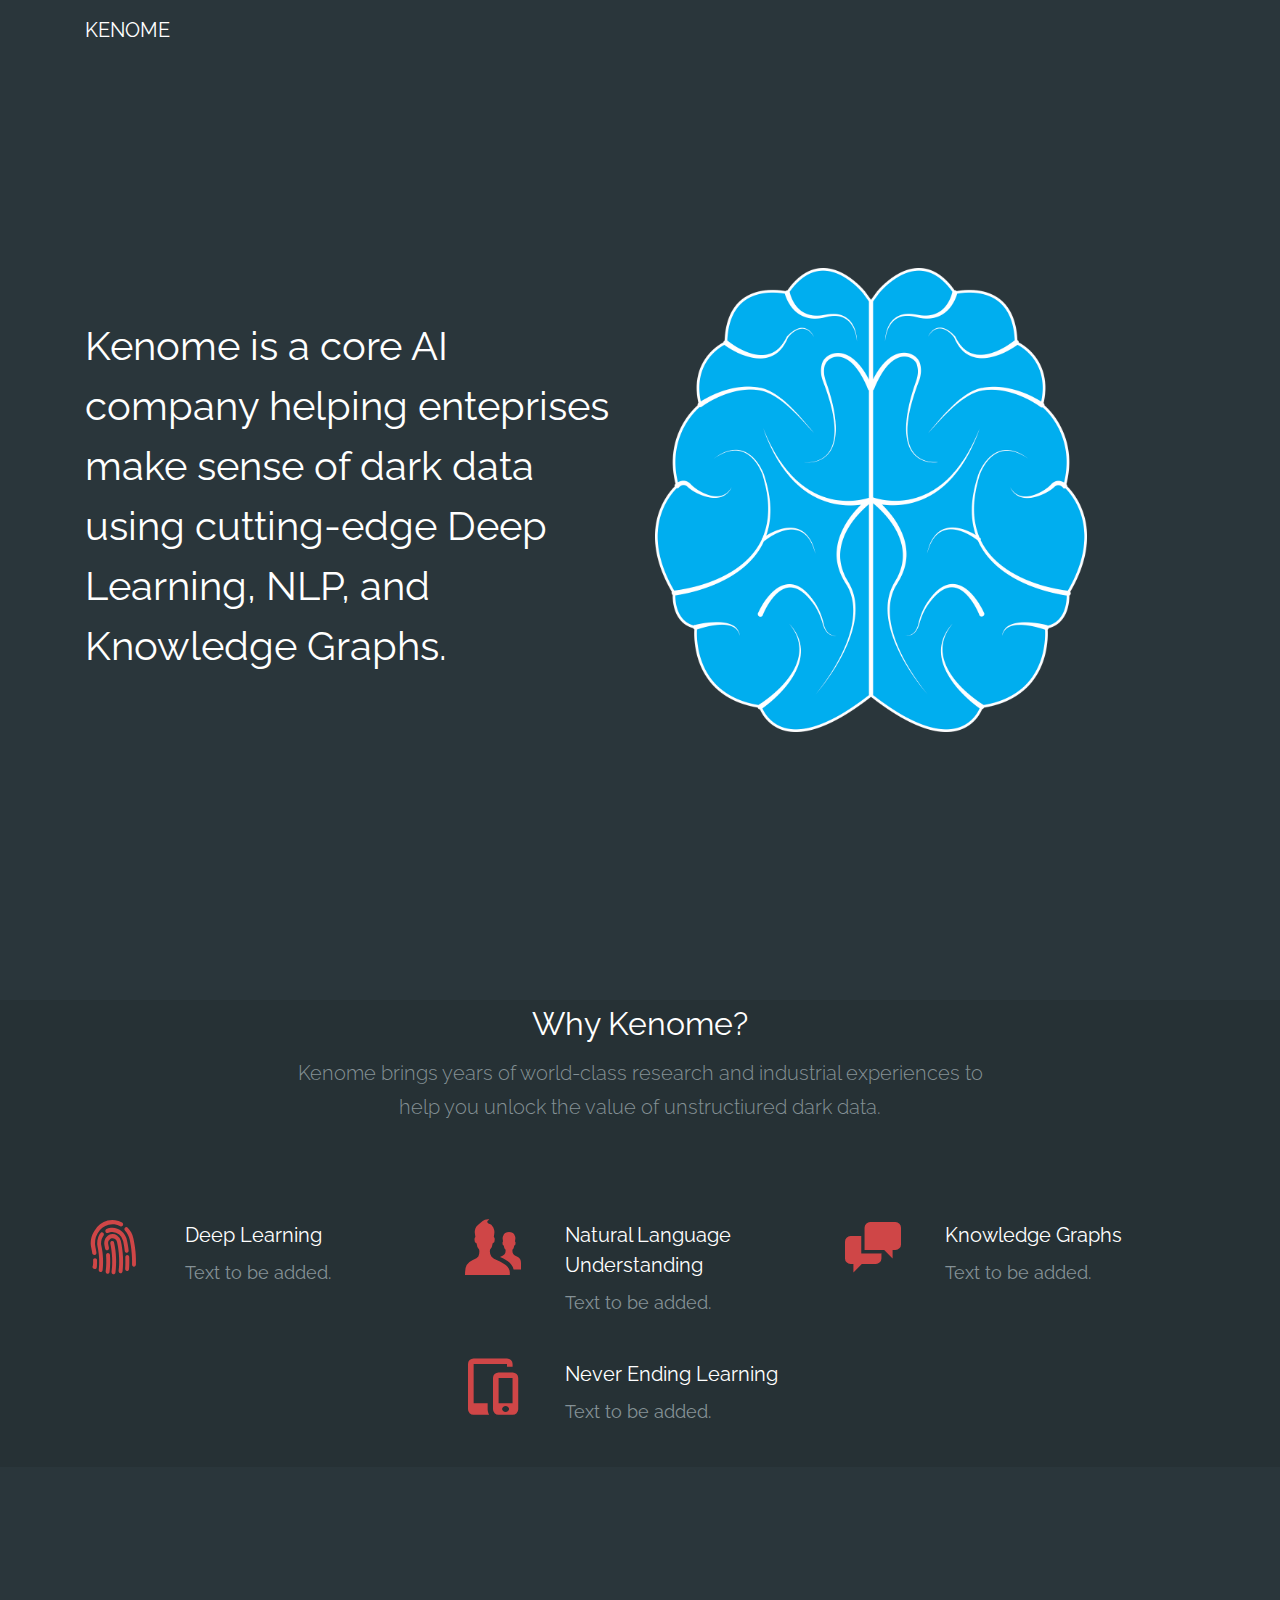
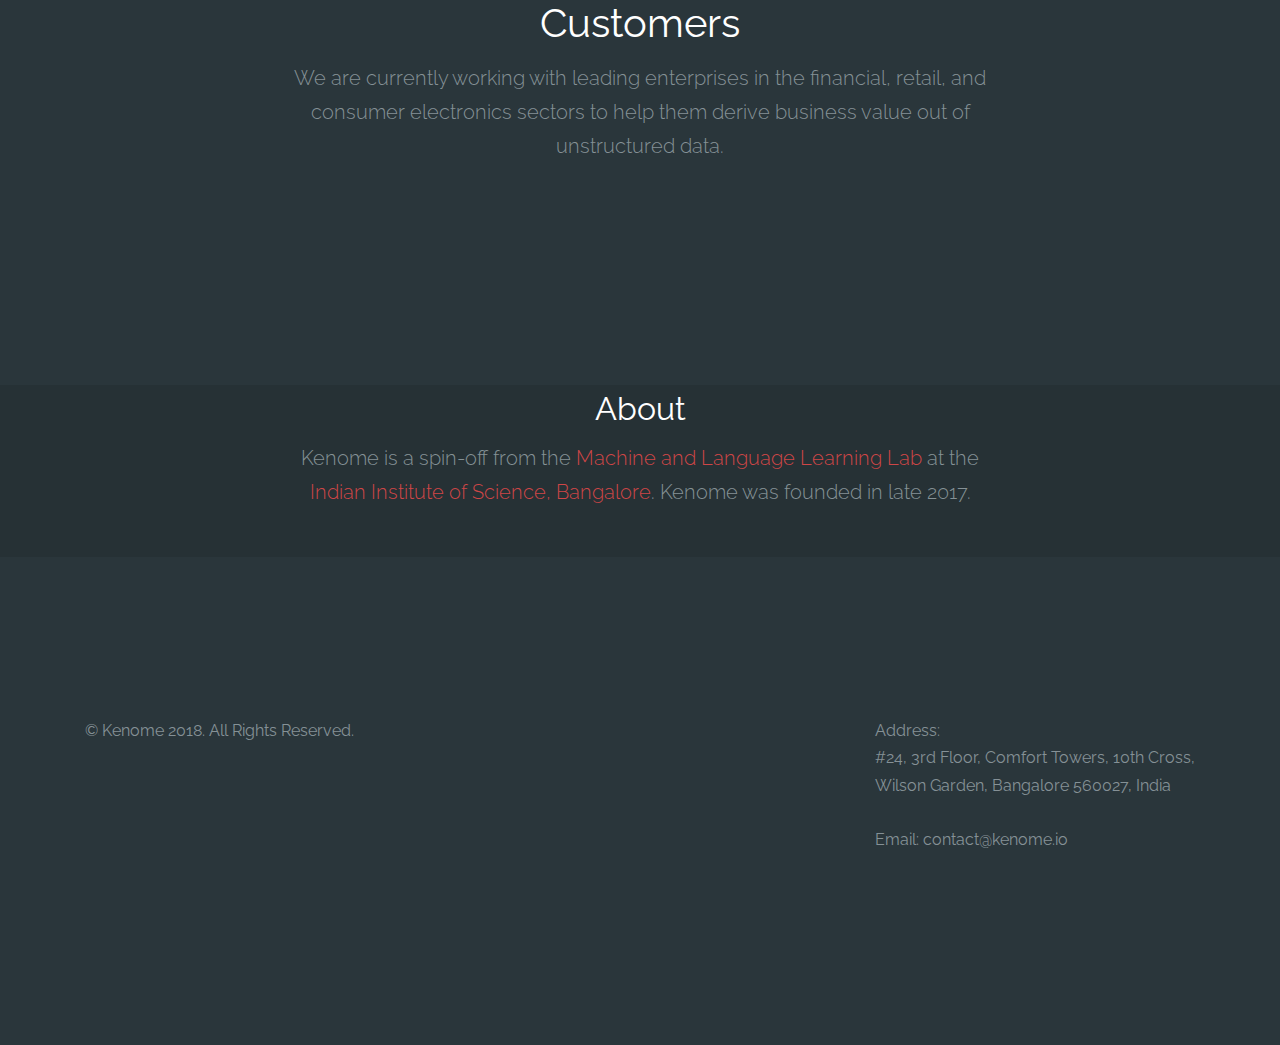
==== v1/index.html @ 544e639e "fitst cut website" ====
<!DOCTYPE html>
<html lang="en">
  <head>
    <title>Kenome : An Enterprise Knowledge Graph Company</title>
    <meta charset="utf-8">
    <meta name="viewport" content="width=device-width, initial-scale=1, shrink-to-fit=no">
    <meta name="description" content="Homepage of Kenome Technologies" />
    <meta name="keywords" content="kenome, knowledge graphs, enterprise knowledge graphs, deep learning, machine learning, nlp, nlu, never ending learning" />
    <meta name="www" content="kenome.io" />
    
    <link href="https://fonts.googleapis.com/css?family=Raleway" rel="stylesheet">
    <link rel="stylesheet" href="css/bootstrap.min.css">
    <link rel="stylesheet" href="css/open-iconic-bootstrap.min.css">
    <link rel="stylesheet" href="css/icomoon.css">
    <link rel="stylesheet" href="css/style.css">
  </head>
  <body>
    

    <nav class="navbar navbar-expand-lg navbar-dark bg-dark probootstrap-navabr-dark">
      <div class="container">
        <a class="navbar-brand" href="index.html">KENOME</a>
        <button class="navbar-toggler" type="button" data-toggle="collapse" data-target="#probootstrap-nav" aria-controls="probootstrap-nav" aria-expanded="false" aria-label="Toggle navigation">
          <span class="navbar-toggler-icon"></span>
        </button>

        <div class="collapse navbar-collapse" id="probootstrap-nav">
          <ul class="navbar-nav ml-auto">
            <!--li class="nav-item active"><a href="index.html" class="nav-link">Home</a></li>
            <li class="nav-item"><a href="about.html" class="nav-link">About</a></li>
            <li class="nav-item"><a href="services.html" class="nav-link">Services</a></li>
            <li class="nav-item"><a href="contact.html" class="nav-link">Contact</a></li-->
          </ul>
        </div>
      </div>
    </nav>
    <!-- END nav -->
     
    <section class="probootstrap-cover probootstrap-scene-0">
      <div class="container">
        <!--div class="col-md-6 order-md-2 order-1 text-center"-->
            
        <!--/div-->
        <div class="row probootstrap-vh-100 align-items-center  text-md-left text-sm-center text-center">
          <!--div class="probootstrap-text">
              <img src="images/brain-1710293_1280.png" width=25% height=auto/>

              <h1 class="probootstrap-heading probootstrap-stagger text-white mb-2 text-center">Kenome is a core AI company helping enteprises make sense of dark data using cutting-edge Deep Learning, NLP, and Knowledge Graphs.</h1>
          </div-->

          <div class="col-md-6 order-md-2 order-1">
            <img src="images/brain-1710293_1280.png" width=80% height=auto class="img-fluid probootstrap-device-vertical-1" alt="Kenome Brain Logo">
          </div>
          <div class="col-md-6 order-md-1 order-2">
            <div class="probootstrap-text">
              <h2 class="probootstrap-heading probootstrap-stagger text-white mb-2">Kenome is a core AI company helping enteprises make sense of dark data using cutting-edge Deep Learning, NLP, and Knowledge Graphs.</h2>
              <!--p class="mb-5 probootstrap-stagger lead">Kenome is a core AI company helping enteprises make sense of dark data using cutting-edge Deep Learning, NLP, and Knowledge Graphs.</p-->
              <!--p class="probootstrap-stagger"></p-->
            </div>
          </div>
        </div>
      </div>
    </section>

    <!--section class="probootstrap-section probootstrap-scene-1 probootstrap-bg-dark">
      <div class="container ">
        <div class="row mb-5 justify-content-center text-center">
          <div class="col-lg-8">
            <h2 class="probootstrap-heading">Be Creative</h2>
            <p class="mb-5 lead">Far far away, behind the word mountains, far from the countries Vokalia and Consonantia, there live the blind texts. Separated they live in Bookmarksgrove right at the coast of the Semantics, a large language ocean.</p>
            <p><a href="https://uicookies.com/" class="btn btn-primary mr-2 mb-2"><span class="icon-ipad"></span>Download For Free</a></p>
          </div>  
        </div>
      </div>
      <div class="container-fluid mb-5">
        <div class="row">
          <div class="col-md-12">
            <div class="probootstrap-devices">
              
              <img src="images/device_1.png" class="probootstrap-device-left img-fluid" alt="Free Bootstrap 4 Template by uicookies.com">
              <img src="images/device_2.png" class="probootstrap-device-right img-fluid" alt="Free Bootstrap 4 Template by uicookies.com" class="img-fluid">
              <img src="images/device_3.png" class="probootstrap-device-center img-fluid" alt="Free Bootstrap 4 Template by uicookies.com">
            </div>
          </div>
        </div>
      </div>
    </section-->

    <!--section class="probootstrap-cover probootstrap-bg " style="background-image: url(images/bg_1.jpg)">
      <div class="container">
        <div class="row align-items-center justify-content-center probootstrap-vh-75">
            <div class="col-md-6 text-center">
              <div class="probootstrap-text">
              <h1 class="probootstrap-heading text-white mb-5">Create Beautiful Websites w/ Our Free Templates</h1>
               <p><a href="https://uicookies.com/" class="btn btn-primary mr-2 mb-2"><span class="icon-ipad"></span>Download For Free</a><a href="https://uicookies.com/" class="btn btn-primary btn-outline-white mb-2">Visit uiCookies
uiCookies</a></p>
            </div>
          </div>
        </div>
      </div>
    </section-->

    <section class="probootstrap-bg-dark">
      <div class="container">
        <div class="row mb-5 justify-content-center text-center">
          <div class="col-lg-8">
            <h2 class="probootstrap-heading">Why Kenome?</h2>
            <p class="mb-5 lead">Kenome brings years of world-class research and industrial experiences to help you unlock the value of unstructiured dark data.</p>
          </div>  
        </div>
        <div class="row">
          <div class="col-xl-4 col-lg-6 col-md-6">
            <div class="media mb-4">
              <div class="probootstrap-icon"><span class="icon-fingerprint display-4"></span></div>
              <div class="media-body">
                <h5 class="mt-0">Deep Learning</h5>
                <p>Text to be added.</p>
              </div>
            </div>
          </div>
          <div class="col-xl-4 col-lg-6 col-md-6">
            <div class="media mb-4">
              <div class="probootstrap-icon"><span class="icon-users display-4"></span></div>
              <div class="media-body">
                <h5 class="mt-0">Natural Language Understanding</h5>
                <p>Text to be added.</p>
              </div>
            </div>
          </div>
          <div class="col-xl-4 col-lg-6 col-md-6">
            <div class="media mb-4">
              <div class="probootstrap-icon"><span class="icon-chat display-4"></span></div>
              <div class="media-body">
                <h5 class="mt-0">Knowledge Graphs</h5>
                <p>Text to be added.</p>
              </div>
            </div>
          </div>

          <div class="col-xl-4 col-lg-6 col-md-6">
            <!--div class="media mb-4">
              <div class="probootstrap-icon"><span class="icon-creative-commons display-4"></span></div>
              <div class="media-body">
                <h5 class="mt-0">Under CC 3.0 License</h5>
                <p>Far far away, behind the word mountains, far from the countries Vokalia and Consonantia, there live the blind texts.</p>
              </div>
            </div-->
          </div>
          <div class="col-xl-4 col-lg-6 col-md-6">
            <div class="media mb-4">
              <div class="probootstrap-icon"><span class="icon-tablet-mobile-combo display-4"></span></div>
              <div class="media-body">
                <h5 class="mt-0">Never Ending Learning</h5>
                <p>Text to be added.</p>

              </div>
            </div>
          </div>
          <div class="col-xl-4 col-lg-6 col-md-6">
            <!--div class="media mb-4">
              <div class="probootstrap-icon"><span class="icon-credit display-4"></span></div>
              <div class="media-body">
                <h5 class="mt-0">Donate To Us</h5>
                <p>Far far away, behind the word mountains, far from the countries Vokalia and Consonantia, there live the blind texts.</p>
              </div>
            </div-->
          </div>
        </div>
      </div>
    </section>
    
    <section class="probootstrap-section">
      <div class="container">
        <div class="row mb-5 justify-content-center text-center">
          <div class="col-lg-8">
            <h2 class="probootstrap-heading">Customers</h2>
            <p class="mb-5 lead">We are currently working with leading enterprises in the financial, retail, and consumer electronics sectors to help them derive business value out of unstructured data.</p>
          </div>  
        </div>
        <!--div class="row">
          <div class="col-md">
            <div class="media d-block mb-4 text-center">
              <img src="images/square-person_1.jpg" alt="" class="img-fluid mb-3 rounded-circle w-25">
              <div class="media-body p-3">
                <p class="mb-5">&ldquo;Far far away, behind the word mountains, far from the countries Vokalia and Consonantia, there live the blind texts.&rdquo;</p>
                <h5 class="mt-0">James Rogeer</h5>
                <p>Invision</p>
              </div>
            </div>
          </div>
          <div class="col-md">
            <div class="media d-block mb-4 text-center">
              <img src="images/square-person_2.jpg" alt="" class="img-fluid mb-3 rounded-circle w-25">
              <div class="media-body p-3">
                <p class="mb-5">&ldquo;Far far away, behind the word mountains, far from the countries Vokalia and Consonantia, there live the blind texts.&ldquo;</p>
                <h5 class="mt-0">Craig Rose</h5>
                <p>Google</p>
              </div>
            </div>
          </div>
          <div class="col-md">
            <div class="media d-block mb-4 text-center">
              <img src="images/square-person_3.jpg" alt="" class="img-fluid mb-3 rounded-circle w-25">
              <div class="media-body p-3">
                <p class="mb-5">&ldquo;Far far away, behind the word mountains, far from the countries Vokalia and Consonantia, there live the blind texts.&ldquo;</p>
                <h5 class="mt-0">Christian Rich</h5>
                <p>Twitter</p>
              </div>
            </div>
          </div>
        </div-->
      </div>
    </section>

    <section class="probootstrap-bg-dark">
      <div class="container">
        <div class="row mb-5 justify-content-center text-center">
          <div class="col-lg-8">
            <h2 class="probootstrap-heading">About</h2>
            <p class="mb-5 lead">Kenome is a spin-off from the <a href="http://malllabiisc.github.io/">Machine and Language Learning Lab</a> at the <a href="http://iisc.ac.in/">Indian Institute of Science, Bangalore</a>. Kenome was founded in late 2017.</p>
          </div>  
        </div>
      </div>
    </section>
    
    <footer class="probootstrap-footer probootstrap-section">
      <div class="container">
        <div class="row mb-5">
          <div class="col-md-5 order-md-2 order-1">
            <div class="probootstrap-footer-widget mb-4">
              <ul class="probootstrap-footer-social list-unstyled float-md-right float-left">
                Address: <br>
                #24, 3rd Floor, Comfort Towers, 10th Cross, <br>
                Wilson Garden, Bangalore 560027, India<br><br>
                <p>Email: contact@kenome.io</p>
                <!--
                <li><a href="#"><span class="icon-twitter"></span></a></li>
                <li><a href="#"><span class="icon-facebook"></span></a></li>
                <li><a href="#"><span class="icon-instagram"></span></a></li>
              -->
              </ul>
            </div>
          </div>
          <div class="col-md-7 order-md-1 order-2">
            <p>&copy; Kenome 2018. All Rights Reserved. <!--br> Made with <span class="icon-heart"></span> by <a href="https://uicookies.com/">uiCookies
uiCookies</a> Demo Images: <a href="https://unsplash.com/" target="_blank">Unsplash</a--></p>
          </div>
        </div>
      </div>
    </footer>

    <!-- loader -->
    <div id="probootstrap-loader" class="show fullscreen"><svg class="circular" width="48px" height="48px"><circle class="path-bg" cx="24" cy="24" r="22" fill="none" stroke-width="4" stroke="#eeeeee"/><circle class="path" cx="24" cy="24" r="22" fill="none" stroke-width="4" stroke-miterlimit="10" stroke="#ff555f"/></svg></div>


    <script src="js/jquery-3.2.1.slim.min.js"></script>
    <script src="js/popper.min.js"></script>
    <script src="js/bootstrap.min.js"></script>

    <!--
    <script src="js/TweenMax.min.js"></script>
    <script src="js/ScrollMagic.min.js"></script>
    <script src="js/debug.addIndicators.min.js"></script>
    <script src="js/animation.gsap.min.js"></script>
    -->

    <script src="js/main.js"></script>
  </body>
</html>
---- v1/css/icomoon.css ----
@font-face {
  font-family: 'icomoon';
  src:  url('../fonts/icomoon/icomoon.eot?lir4dr');
  src:  url('../fonts/icomoon/icomoon.eot?lir4dr#iefix') format('embedded-opentype'),
    url('../fonts/icomoon/icomoon.ttf?lir4dr') format('truetype'),
    url('../fonts/icomoon/icomoon.woff?lir4dr') format('woff'),
    url('../fonts/icomoon/icomoon.svg?lir4dr#icomoon') format('svg');
  font-weight: normal;
  font-style: normal;
}

[class^="icon-"], [class*=" icon-"] {
  /* use !important to prevent issues with browser extensions that change fonts */
  font-family: 'icomoon' !important;
  speak: none;
  font-style: normal;
  font-weight: normal;
  font-variant: normal;
  text-transform: none;
  line-height: 1;

  /* Better Font Rendering =========== */
  -webkit-font-smoothing: antialiased;
  -moz-osx-font-smoothing: grayscale;
}

.icon-add-to-list:before {
  content: "\e900";
}
.icon-arrow-bold-down:before {
  content: "\e901";
}
.icon-arrow-bold-left:before {
  content: "\e902";
}
.icon-arrow-bold-right:before {
  content: "\e903";
}
.icon-arrow-bold-up:before {
  content: "\e904";
}
.icon-arrow-down:before {
  content: "\e905";
}
.icon-arrow-left:before {
  content: "\e906";
}
.icon-arrow-long-down:before {
  content: "\e907";
}
.icon-arrow-long-left:before {
  content: "\e908";
}
.icon-arrow-long-right:before {
  content: "\e909";
}
.icon-arrow-long-up:before {
  content: "\e90a";
}
.icon-arrow-right:before {
  content: "\e90b";
}
.icon-arrow-up:before {
  content: "\e90c";
}
.icon-arrow-with-circle-down:before {
  content: "\e90d";
}
.icon-arrow-with-circle-left:before {
  content: "\e90e";
}
.icon-arrow-with-circle-right:before {
  content: "\e90f";
}
.icon-arrow-with-circle-up:before {
  content: "\e910";
}
.icon-bug:before {
  content: "\e911";
}
.icon-chevron-down:before {
  content: "\e912";
}
.icon-chevron-left:before {
  content: "\e913";
}
.icon-chevron-right:before {
  content: "\e914";
}
.icon-chevron-small-down:before {
  content: "\e915";
}
.icon-chevron-small-left:before {
  content: "\e916";
}
.icon-chevron-small-right:before {
  content: "\e917";
}
.icon-chevron-small-up:before {
  content: "\e918";
}
.icon-chevron-thin-down:before {
  content: "\e919";
}
.icon-chevron-thin-left:before {
  content: "\e91a";
}
.icon-chevron-thin-right:before {
  content: "\e91b";
}
.icon-chevron-thin-up:before {
  content: "\e91c";
}
.icon-chevron-up:before {
  content: "\e91d";
}
.icon-chevron-with-circle-down:before {
  content: "\e91e";
}
.icon-chevron-with-circle-left:before {
  content: "\e91f";
}
.icon-chevron-with-circle-right:before {
  content: "\e920";
}
.icon-chevron-with-circle-up:before {
  content: "\e921";
}
.icon-classic-computer:before {
  content: "\e922";
}
.icon-controller-fast-backward:before {
  content: "\e923";
}
.icon-creative-commons-attribution:before {
  content: "\e924";
}
.icon-creative-commons-noderivs:before {
  content: "\e925";
}
.icon-creative-commons-noncommercial-eu:before {
  content: "\e926";
}
.icon-creative-commons-noncommercial-us:before {
  content: "\e927";
}
.icon-creative-commons-public-domain:before {
  content: "\e928";
}
.icon-creative-commons-remix:before {
  content: "\e929";
}
.icon-creative-commons-share:before {
  content: "\e92a";
}
.icon-creative-commons-sharealike:before {
  content: "\e92b";
}
.icon-creative-commons:before {
  content: "\e92c";
}
.icon-crop:before {
  content: "\e92d";
}
.icon-document-landscape:before {
  content: "\e92e";
}
.icon-dot-single:before {
  content: "\e92f";
}
.icon-dots-three-horizontal:before {
  content: "\e930";
}
.icon-dots-three-vertical:before {
  content: "\e931";
}
.icon-dots-two-horizontal:before {
  content: "\e932";
}
.icon-dots-two-vertical:before {
  content: "\e933";
}
.icon-eye-with-line:before {
  content: "\e934";
}
.icon-fingerprint:before {
  content: "\e935";
}
.icon-flower:before {
  content: "\e936";
}
.icon-merge:before {
  content: "\e937";
}
.icon-mouse-pointer:before {
  content: "\e938";
}
.icon-newsletter:before {
  content: "\e939";
}
.icon-notifications-off:before {
  content: "\e93a";
}
.icon-remove-user:before {
  content: "\e93b";
}
.icon-select-arrows:before {
  content: "\e93c";
}
.icon-tablet-mobile-combo:before {
  content: "\e93d";
}
.icon-triangle-down:before {
  content: "\e93e";
}
.icon-triangle-left:before {
  content: "\e93f";
}
.icon-triangle-right:before {
  content: "\e940";
}
.icon-triangle-up:before {
  content: "\e941";
}
.icon-video-camera:before {
  content: "\e942";
}
.icon-warning:before {
  content: "\e943";
}
.icon-add-user:before {
  content: "\e944";
}
.icon-address:before {
  content: "\e945";
}
.icon-adjust:before {
  content: "\e946";
}
.icon-air:before {
  content: "\e947";
}
.icon-aircraft-landing:before {
  content: "\e948";
}
.icon-aircraft-take-off:before {
  content: "\e949";
}
.icon-aircraft:before {
  content: "\e94a";
}
.icon-align-bottom:before {
  content: "\e94b";
}
.icon-align-horizontal-middle:before {
  content: "\e94c";
}
.icon-align-left:before {
  content: "\e94d";
}
.icon-align-right:before {
  content: "\e94e";
}
.icon-align-top:before {
  content: "\e94f";
}
.icon-align-vertical-middle:before {
  content: "\e950";
}
.icon-archive:before {
  content: "\e951";
}
.icon-area-graph:before {
  content: "\e952";
}
.icon-attachment:before {
  content: "\e953";
}
.icon-awareness-ribbon:before {
  content: "\e954";
}
.icon-back-in-time:before {
  content: "\e955";
}
.icon-back:before {
  content: "\e956";
}
.icon-bar-graph:before {
  content: "\e957";
}
.icon-battery:before {
  content: "\e958";
}
.icon-beamed-note:before {
  content: "\e959";
}
.icon-bell:before {
  content: "\e95a";
}
.icon-blackboard:before {
  content: "\e95b";
}
.icon-block:before {
  content: "\e95c";
}
.icon-book:before {
  content: "\e95d";
}
.icon-bookmark:before {
  content: "\e95e";
}
.icon-bookmarks:before {
  content: "\e95f";
}
.icon-bowl:before {
  content: "\e960";
}
.icon-box:before {
  content: "\e961";
}
.icon-briefcase:before {
  content: "\e962";
}
.icon-browser:before {
  content: "\e963";
}
.icon-brush:before {
  content: "\e964";
}
.icon-bucket:before {
  content: "\e965";
}
.icon-cake:before {
  content: "\e966";
}
.icon-calculator:before {
  content: "\e967";
}
.icon-calendar:before {
  content: "\e968";
}
.icon-camera:before {
  content: "\e969";
}
.icon-ccw:before {
  content: "\e96a";
}
.icon-chat:before {
  content: "\e96b";
}
.icon-check:before {
  content: "\e96c";
}
.icon-circle-with-cross:before {
  content: "\e96d";
}
.icon-circle-with-minus:before {
  content: "\e96e";
}
.icon-circle-with-plus:before {
  content: "\e96f";
}
.icon-circle:before {
  content: "\e970";
}
.icon-circular-graph:before {
  content: "\e971";
}
.icon-clapperboard:before {
  content: "\e972";
}
.icon-clipboard:before {
  content: "\e973";
}
.icon-clock:before {
  content: "\e974";
}
.icon-cloud:before {
  content: "\e975";
}
.icon-code:before {
  content: "\e976";
}
.icon-cog:before {
  content: "\e977";
}
.icon-colours:before {
  content: "\e978";
}
.icon-compass:before {
  content: "\e979";
}
.icon-controller-fast-forward:before {
  content: "\e97a";
}
.icon-controller-jump-to-start:before {
  content: "\e97b";
}
.icon-controller-next:before {
  content: "\e97c";
}
.icon-controller-paus:before {
  content: "\e97d";
}
.icon-controller-play:before {
  content: "\e97e";
}
.icon-controller-record:before {
  content: "\e97f";
}
.icon-controller-stop:before {
  content: "\e980";
}
.icon-controller-volume:before {
  content: "\e981";
}
.icon-copy:before {
  content: "\e982";
}
.icon-credit-card:before {
  content: "\e983";
}
.icon-credit:before {
  content: "\e984";
}
.icon-cross:before {
  content: "\e985";
}
.icon-cup:before {
  content: "\e986";
}
.icon-cw:before {
  content: "\e987";
}
.icon-cycle:before {
  content: "\e988";
}
.icon-database:before {
  content: "\e989";
}
.icon-dial-pad:before {
  content: "\e98a";
}
.icon-direction:before {
  content: "\e98b";
}
.icon-document:before {
  content: "\e98c";
}
.icon-documents:before {
  content: "\e98d";
}
.icon-download:before {
  content: "\e98e";
}
.icon-drink:before {
  content: "\e98f";
}
.icon-drive:before {
  content: "\e990";
}
.icon-drop:before {
  content: "\e991";
}
.icon-edit:before {
  content: "\e992";
}
.icon-email:before {
  content: "\e993";
}
.icon-emoji-flirt:before {
  content: "\e994";
}
.icon-emoji-happy:before {
  content: "\e995";
}
.icon-emoji-neutral:before {
  content: "\e996";
}
.icon-emoji-sad:before {
  content: "\e997";
}
.icon-erase:before {
  content: "\e998";
}
.icon-eraser:before {
  content: "\e999";
}
.icon-export:before {
  content: "\e99a";
}
.icon-eye:before {
  content: "\e99b";
}
.icon-feather:before {
  content: "\e99c";
}
.icon-flag:before {
  content: "\e99d";
}
.icon-flash:before {
  content: "\e99e";
}
.icon-flashlight:before {
  content: "\e99f";
}
.icon-flat-brush:before {
  content: "\e9a0";
}
.icon-flow-branch:before {
  content: "\e9a1";
}
.icon-flow-cascade:before {
  content: "\e9a2";
}
.icon-flow-line:before {
  content: "\e9a3";
}
.icon-flow-parallel:before {
  content: "\e9a4";
}
.icon-flow-tree:before {
  content: "\e9a5";
}
.icon-folder-images:before {
  content: "\e9a6";
}
.icon-folder-music:before {
  content: "\e9a7";
}
.icon-folder-video:before {
  content: "\e9a8";
}
.icon-folder:before {
  content: "\e9a9";
}
.icon-forward:before {
  content: "\e9aa";
}
.icon-funnel:before {
  content: "\e9ab";
}
.icon-game-controller:before {
  content: "\e9ac";
}
.icon-gauge:before {
  content: "\e9ad";
}
.icon-globe:before {
  content: "\e9ae";
}
.icon-graduation-cap:before {
  content: "\e9af";
}
.icon-grid:before {
  content: "\e9b0";
}
.icon-hair-cross:before {
  content: "\e9b1";
}
.icon-hand:before {
  content: "\e9b2";
}
.icon-heart-outlined:before {
  content: "\e9b3";
}
.icon-heart:before {
  content: "\e9b4";
}
.icon-help-with-circle:before {
  content: "\e9b5";
}
.icon-help:before {
  content: "\e9b6";
}
.icon-home:before {
  content: "\e9b7";
}
.icon-hour-glass:before {
  content: "\e9b8";
}
.icon-image-inverted:before {
  content: "\e9b9";
}
.icon-image:before {
  content: "\e9ba";
}
.icon-images:before {
  content: "\e9bb";
}
.icon-inbox:before {
  content: "\e9bc";
}
.icon-infinity:before {
  content: "\e9bd";
}
.icon-info-with-circle:before {
  content: "\e9be";
}
.icon-info:before {
  content: "\e9bf";
}
.icon-install:before {
  content: "\e9c0";
}
.icon-key:before {
  content: "\e9c1";
}
.icon-keyboard:before {
  content: "\e9c2";
}
.icon-lab-flask:before {
  content: "\e9c3";
}
.icon-landline:before {
  content: "\e9c4";
}
.icon-language:before {
  content: "\e9c5";
}
.icon-laptop:before {
  content: "\e9c6";
}
.icon-layers:before {
  content: "\e9c7";
}
.icon-leaf:before {
  content: "\e9c8";
}
.icon-level-down:before {
  content: "\e9c9";
}
.icon-level-up:before {
  content: "\e9ca";
}
.icon-lifebuoy:before {
  content: "\e9cb";
}
.icon-light-bulb:before {
  content: "\e9cc";
}
.icon-light-down:before {
  content: "\e9cd";
}
.icon-light-up:before {
  content: "\e9ce";
}
.icon-line-graph:before {
  content: "\e9cf";
}
.icon-link:before {
  content: "\e9d0";
}
.icon-list:before {
  content: "\e9d1";
}
.icon-location-pin:before {
  content: "\e9d2";
}
.icon-location:before {
  content: "\e9d3";
}
.icon-lock-open:before {
  content: "\e9d4";
}
.icon-lock:before {
  content: "\e9d5";
}
.icon-log-out:before {
  content: "\e9d6";
}
.icon-login:before {
  content: "\e9d7";
}
.icon-loop:before {
  content: "\e9d8";
}
.icon-magnet:before {
  content: "\e9d9";
}
.icon-magnifying-glass:before {
  content: "\e9da";
}
.icon-mail:before {
  content: "\e9db";
}
.icon-man:before {
  content: "\e9dc";
}
.icon-map:before {
  content: "\e9dd";
}
.icon-mask:before {
  content: "\e9de";
}
.icon-medal:before {
  content: "\e9df";
}
.icon-megaphone:before {
  content: "\e9e0";
}
.icon-menu:before {
  content: "\e9e1";
}
.icon-message:before {
  content: "\e9e2";
}
.icon-mic:before {
  content: "\e9e3";
}
.icon-minus:before {
  content: "\e9e4";
}
.icon-mobile:before {
  content: "\e9e5";
}
.icon-modern-mic:before {
  content: "\e9e6";
}
.icon-moon:before {
  content: "\e9e7";
}
.icon-mouse:before {
  content: "\e9e8";
}
.icon-music:before {
  content: "\e9e9";
}
.icon-network:before {
  content: "\e9ea";
}
.icon-new-message:before {
  content: "\e9eb";
}
.icon-new:before {
  content: "\e9ec";
}
.icon-news:before {
  content: "\e9ed";
}
.icon-note:before {
  content: "\e9ee";
}
.icon-notification:before {
  content: "\e9ef";
}
.icon-old-mobile:before {
  content: "\e9f0";
}
.icon-old-phone:before {
  content: "\e9f1";
}
.icon-open-book:before {
  content: "\e9f2";
}
.icon-palette:before {
  content: "\e9f3";
}
.icon-paper-plane:before {
  content: "\e9f4";
}
.icon-pencil:before {
  content: "\e9f5";
}
.icon-phone:before {
  content: "\e9f6";
}
.icon-pie-chart:before {
  content: "\e9f7";
}
.icon-pin:before {
  content: "\e9f8";
}
.icon-plus:before {
  content: "\e9f9";
}
.icon-popup:before {
  content: "\e9fa";
}
.icon-power-plug:before {
  content: "\e9fb";
}
.icon-price-ribbon:before {
  content: "\e9fc";
}
.icon-price-tag:before {
  content: "\e9fd";
}
.icon-print:before {
  content: "\e9fe";
}
.icon-progress-empty:before {
  content: "\e9ff";
}
.icon-progress-full:before {
  content: "\ea00";
}
.icon-progress-one:before {
  content: "\ea01";
}
.icon-progress-two:before {
  content: "\ea02";
}
.icon-publish:before {
  content: "\ea03";
}
.icon-quote:before {
  content: "\ea04";
}
.icon-radio:before {
  content: "\ea05";
}
.icon-reply-all:before {
  content: "\ea06";
}
.icon-reply:before {
  content: "\ea07";
}
.icon-resize-100%:before {
  content: "\ea08";
}
.icon-resize-full-screen:before {
  content: "\ea09";
}
.icon-retweet:before {
  content: "\ea0a";
}
.icon-rocket:before {
  content: "\ea0b";
}
.icon-round-brush:before {
  content: "\ea0c";
}
.icon-rss:before {
  content: "\ea0d";
}
.icon-ruler:before {
  content: "\ea0e";
}
.icon-save:before {
  content: "\ea0f";
}
.icon-scissors:before {
  content: "\ea10";
}
.icon-share-alternative:before {
  content: "\ea11";
}
.icon-share:before {
  content: "\ea12";
}
.icon-shareable:before {
  content: "\ea13";
}
.icon-shield:before {
  content: "\ea14";
}
.icon-shop:before {
  content: "\ea15";
}
.icon-shopping-bag:before {
  content: "\ea16";
}
.icon-shopping-basket:before {
  content: "\ea17";
}
.icon-shopping-cart:before {
  content: "\ea18";
}
.icon-shuffle:before {
  content: "\ea19";
}
.icon-signal:before {
  content: "\ea1a";
}
.icon-sound-mix:before {
  content: "\ea1b";
}
.icon-sound-mute:before {
  content: "\ea1c";
}
.icon-sound:before {
  content: "\ea1d";
}
.icon-sports-club:before {
  content: "\ea1e";
}
.icon-spreadsheet:before {
  content: "\ea1f";
}
.icon-squared-cross:before {
  content: "\ea20";
}
.icon-squared-minus:before {
  content: "\ea21";
}
.icon-squared-plus:before {
  content: "\ea22";
}
.icon-star-outlined:before {
  content: "\ea23";
}
.icon-star:before {
  content: "\ea24";
}
.icon-stopwatch:before {
  content: "\ea25";
}
.icon-suitcase:before {
  content: "\ea26";
}
.icon-swap:before {
  content: "\ea27";
}
.icon-sweden:before {
  content: "\ea28";
}
.icon-switch:before {
  content: "\ea29";
}
.icon-tablet:before {
  content: "\ea2a";
}
.icon-tag:before {
  content: "\ea2b";
}
.icon-text-document-inverted:before {
  content: "\ea2c";
}
.icon-text-document:before {
  content: "\ea2d";
}
.icon-text:before {
  content: "\ea2e";
}
.icon-thermometer:before {
  content: "\ea2f";
}
.icon-thumbs-down:before {
  content: "\ea30";
}
.icon-thumbs-up:before {
  content: "\ea31";
}
.icon-thunder-cloud:before {
  content: "\ea32";
}
.icon-ticket:before {
  content: "\ea33";
}
.icon-time-slot:before {
  content: "\ea34";
}
.icon-tools:before {
  content: "\ea35";
}
.icon-traffic-cone:before {
  content: "\ea36";
}
.icon-trash:before {
  content: "\ea37";
}
.icon-tree:before {
  content: "\ea38";
}
.icon-trophy:before {
  content: "\ea39";
}
.icon-tv:before {
  content: "\ea3a";
}
.icon-typing:before {
  content: "\ea3b";
}
.icon-uninstall:before {
  content: "\ea3c";
}
.icon-unread:before {
  content: "\ea3d";
}
.icon-untag:before {
  content: "\ea3e";
}
.icon-upload-to-cloud:before {
  content: "\ea3f";
}
.icon-upload:before {
  content: "\ea40";
}
.icon-user:before {
  content: "\ea41";
}
.icon-users:before {
  content: "\ea42";
}
.icon-v-card:before {
  content: "\ea43";
}
.icon-video:before {
  content: "\ea44";
}
.icon-vinyl:before {
  content: "\ea45";
}
.icon-voicemail:before {
  content: "\ea46";
}
.icon-wallet:before {
  content: "\ea47";
}
.icon-water:before {
  content: "\ea48";
}
.icon-instagram-with-circle:before {
  content: "\ea49";
}
.icon-instagram:before {
  content: "\ea4a";
}
.icon-px-with-circle:before {
  content: "\ea4b";
}
.icon-px:before {
  content: "\ea4c";
}
.icon-app-store:before {
  content: "\ea4d";
}
.icon-baidu:before {
  content: "\ea4e";
}
.icon-basecamp:before {
  content: "\ea4f";
}
.icon-behance:before {
  content: "\ea50";
}
.icon-creative-cloud:before {
  content: "\ea51";
}
.icon-dribbble-with-circle:before {
  content: "\ea52";
}
.icon-dribbble:before {
  content: "\ea53";
}
.icon-dropbox:before {
  content: "\ea54";
}
.icon-evernote:before {
  content: "\ea55";
}
.icon-facebook-with-circle:before {
  content: "\ea56";
}
.icon-facebook:before {
  content: "\ea57";
}
.icon-flattr:before {
  content: "\ea58";
}
.icon-flickr-with-circle:before {
  content: "\ea59";
}
.icon-flickr:before {
  content: "\ea5a";
}
.icon-foursquare:before {
  content: "\ea5b";
}
.icon-github-with-circle:before {
  content: "\ea5c";
}
.icon-github:before {
  content: "\ea5d";
}
.icon-google-drive:before {
  content: "\ea5e";
}
.icon-google-hangouts:before {
  content: "\ea5f";
}
.icon-google-play:before {
  content: "\ea60";
}
.icon-google+-with-circle:before {
  content: "\ea61";
}
.icon-google+:before {
  content: "\ea62";
}
.icon-grooveshark:before {
  content: "\ea63";
}
.icon-houzz:before {
  content: "\ea64";
}
.icon-icloud:before {
  content: "\ea65";
}
.icon-lastfm-with-circle:before {
  content: "\ea66";
}
.icon-lastfm:before {
  content: "\ea67";
}
.icon-linkedin-with-circle:before {
  content: "\ea68";
}
.icon-linkedin:before {
  content: "\ea69";
}
.icon-mail-with-circle:before {
  content: "\ea6a";
}
.icon-medium-with-circle:before {
  content: "\ea6b";
}
.icon-medium:before {
  content: "\ea6c";
}
.icon-mixi:before {
  content: "\ea6d";
}
.icon-onedrive:before {
  content: "\ea6e";
}
.icon-paypal:before {
  content: "\ea6f";
}
.icon-picasa:before {
  content: "\ea70";
}
.icon-pinterest-with-circle:before {
  content: "\ea71";
}
.icon-pinterest:before {
  content: "\ea72";
}
.icon-qq-with-circle:before {
  content: "\ea73";
}
.icon-qq:before {
  content: "\ea74";
}
.icon-raft-with-circle:before {
  content: "\ea75";
}
.icon-raft:before {
  content: "\ea76";
}
.icon-rainbow:before {
  content: "\ea77";
}
.icon-rdio-with-circle:before {
  content: "\ea78";
}
.icon-rdio:before {
  content: "\ea79";
}
.icon-renren:before {
  content: "\ea7a";
}
.icon-scribd:before {
  content: "\ea7b";
}
.icon-sina-weibo:before {
  content: "\ea7c";
}
.icon-skype-with-circle:before {
  content: "\ea7d";
}
.icon-skype:before {
  content: "\ea7e";
}
.icon-slideshare:before {
  content: "\ea7f";
}
.icon-smashing:before {
  content: "\ea80";
}
.icon-soundcloud:before {
  content: "\ea81";
}
.icon-spotify-with-circle:before {
  content: "\ea82";
}
.icon-spotify:before {
  content: "\ea83";
}
.icon-stumbleupon-with-circle:before {
  content: "\ea84";
}
.icon-stumbleupon:before {
  content: "\ea85";
}
.icon-swarm:before {
  content: "\ea86";
}
.icon-tripadvisor:before {
  content: "\ea87";
}
.icon-tumblr-with-circle:before {
  content: "\ea88";
}
.icon-tumblr:before {
  content: "\ea89";
}
.icon-twitter-with-circle:before {
  content: "\ea8a";
}
.icon-twitter:before {
  content: "\ea8b";
}
.icon-vimeo-with-circle:before {
  content: "\ea8c";
}
.icon-vimeo:before {
  content: "\ea8d";
}
.icon-vine-with-circle:before {
  content: "\ea8e";
}
.icon-vine:before {
  content: "\ea8f";
}
.icon-vk-alternitive:before {
  content: "\ea90";
}
.icon-vk-with-circle:before {
  content: "\ea91";
}
.icon-vk:before {
  content: "\ea92";
}
.icon-windows-store:before {
  content: "\ea93";
}
.icon-xing-with-circle:before {
  content: "\ea94";
}
.icon-xing:before {
  content: "\ea95";
}
.icon-yelp:before {
  content: "\ea96";
}
.icon-youko-with-circle:before {
  content: "\ea97";
}
.icon-youko:before {
  content: "\ea98";
}
.icon-youtube-with-circle:before {
  content: "\ea99";
}
.icon-youtube:before {
  content: "\ea9a";
}
---- v1/css/style.css ----
html {
  overflow-x: hidden; }

body {
  font-family: "Raleway", sans-serif;
  line-height: 1.7;
  font-size: 18px;
  background: #2A363B;
  color: #859196; }

a {
  -webkit-transition: .3s all ease;
  -o-transition: .3s all ease;
  transition: .3s all ease;
  color: #CF4647; }
  a:hover {
    text-decoration: none;
    color: #CF4647; }

h1, h2, h3, h4, h5 {
  line-height: 1.5;
  font-weight: normal;
  color: #fff; }

.text-primary {
  color: #CF4647 !important; }

.probootstrap-navabr-dark {
  background: transparent !important;
  position: absolute;
  left: 0;
  right: 0; }
  @media screen and (max-width: 991px) {
    .probootstrap-navabr-dark {
      background: #222b2f !important;
      top: 0;
      position: relative; } }
  .probootstrap-navabr-dark .navbar-nav > .nav-item > .nav-link {
    font-size: 16px;
    padding-top: 30px;
    padding-bottom: 30px;
    padding-left: 20px;
    padding-right: 20px; }
    @media screen and (max-width: 960px) {
      .probootstrap-navabr-dark .navbar-nav > .nav-item > .nav-link {
        padding-top: 10px;
        padding-bottom: 10px;
        padding-left: 0px;
        padding-right: 0px; } }
  .probootstrap-navabr-dark .navbar-nav > .nav-item.probootstrap-cta a {
    color: #fff; }
  .probootstrap-navabr-dark .navbar-nav > .nav-item.probootstrap-seperator {
    position: relative;
    margin-left: 20px;
    padding-left: 20px; }
    @media screen and (max-width: 960px) {
      .probootstrap-navabr-dark .navbar-nav > .nav-item.probootstrap-seperator {
        padding-left: 0;
        margin-left: 0; } }
    .probootstrap-navabr-dark .navbar-nav > .nav-item.probootstrap-seperator:before {
      position: absolute;
      content: "";
      top: 10px;
      bottom: 10px;
      left: 0;
      width: 2px;
      background: rgba(255, 255, 255, 0.05); }
      @media screen and (max-width: 960px) {
        .probootstrap-navabr-dark .navbar-nav > .nav-item.probootstrap-seperator:before {
          display: none; } }

.bg-image, .probootstrap-cover {
  background-size: cover;
  background-repeat: no-repeat; }

.probootstrap-cover {
  background-position: center center; }
  .probootstrap-cover .probootstrap-text .probootstrap-heading {
    font-size: 40px;
    line-height: 1.5; }
    @media screen and (max-width: 768px) {
      .probootstrap-cover .probootstrap-text .probootstrap-heading {
        font-size: 30px; } }
  @media screen and (max-width: 768px) {
    .probootstrap-cover .btn {
      width: 100% !important;
      border: 1px solid red; } }

.btn {
  border-radius: 4px;
  padding: 20px 30px;
  font-size: 14px;
  letter-spacing: .1em;
  text-transform: uppercase;
  font-weight: bold;
  cursor: pointer; }
  .btn:hover, .btn:active, .btn:focus {
    outline: none;
    -webkit-box-shadow: none;
    box-shadow: none; }
  .btn.btn-primary {
    background: #CF4647;
    border-color: #CF4647;
    color: #fff; }
    .btn.btn-primary:hover, .btn.btn-primary:focus, .btn.btn-primary:active {
      border-color: #b32f30;
      background: #b32f30; }
  .btn.btn-outline-white {
    border-color: rgba(255, 255, 255, 0.2);
    background: none; }
    .btn.btn-outline-white:hover, .btn.btn-outline-white:focus, .btn.btn-outline-white:active {
      background: #fff;
      border-color: #fff;
      color: #000; }

.form-control {
  border: 2px solid rgba(255, 255, 255, 0.2);
  height: 55px;
  background: none !important;
  color: #fff !important;
  font-size: 18px; }
  .form-control:focus, .form-control:active {
    border: 2px solid #fff; }

textarea {
  height: inherit !important; }

.probootstrap-vh-100 {
  height: 100vh;
  min-height: 1000px; }
  @media screen and (max-width: 960px) {
    .probootstrap-vh-100 {
      height: inherit;
      padding-top: 5em;
      padding-bottom: 5em; } }

.probootstrap-vh-75 {
  height: 75vh; }
  @media screen and (max-width: 960px) {
    .probootstrap-vh-75 {
      height: inherit;
      padding-top: 5em;
      padding-bottom: 5em; } }

.bg-primary {
  background: #CF4647 !important; }

.probootstrap-section,
.probootstrap-footer {
  padding: 7em 0; }
  .probootstrap-section .probootstrap-heading,
  .probootstrap-footer .probootstrap-heading {
    font-size: 40px;
    line-height: 1.5; }
    @media screen and (max-width: 768px) {
      .probootstrap-section .probootstrap-heading,
      .probootstrap-footer .probootstrap-heading {
        font-size: 30px; } }

.probootstrap-bg-dark {
  background: #263135; }

.probootstrap-footer {
  font-size: 16px; }
  .probootstrap-footer.probootstrap-bg-dark {
    background: #222b2f; }
  .probootstrap-footer a {
    color: rgba(255, 255, 255, 0.3); }
    .probootstrap-footer a:hover {
      color: #CF4647; }
  .probootstrap-footer .probootstrap-heading {
    font-size: 24px; }
  .probootstrap-footer .probootstrap-heading-2 {
    font-size: 14px;
    font-weight: bold;
    letter-spacing: .05em;
    text-transform: uppercase;
    color: rgba(255, 255, 255, 0.6); }

.probootstrap-devices {
  position: relative;
  height: 664px;
  -webkit-transition: .3s all ease;
  -o-transition: .3s all ease;
  transition: .3s all ease; }
  @media screen and (max-width: 1429px) {
    .probootstrap-devices {
      height: 564px; } }
  @media screen and (max-width: 1090px) {
    .probootstrap-devices {
      height: 464px; } }
  @media screen and (max-width: 884px) {
    .probootstrap-devices {
      height: 364px; } }
  @media screen and (max-width: 690px) {
    .probootstrap-devices {
      height: 200px; } }
  @media screen and (max-width: 480px) {
    .probootstrap-devices {
      height: 100px; } }
  .probootstrap-devices .probootstrap-device-left,
  .probootstrap-devices .probootstrap-device-center,
  .probootstrap-devices .probootstrap-device-right {
    position: absolute;
    width: auto;
    bottom: 0;
    -webkit-transition: .3s all ease;
    -o-transition: .3s all ease;
    transition: .3s all ease; }
  .probootstrap-devices .probootstrap-device-left {
    left: 50%;
    margin-left: -650px;
    max-width: 700px; }
    @media screen and (max-width: 1429px) {
      .probootstrap-devices .probootstrap-device-left {
        max-width: 600px;
        margin-left: -550px; } }
    @media screen and (max-width: 1090px) {
      .probootstrap-devices .probootstrap-device-left {
        max-width: 450px;
        margin-left: -450px; } }
    @media screen and (max-width: 884px) {
      .probootstrap-devices .probootstrap-device-left {
        max-width: 400px;
        margin-left: -350px; } }
    @media screen and (max-width: 690px) {
      .probootstrap-devices .probootstrap-device-left {
        max-width: 200px;
        margin-left: -220px; } }
    @media screen and (max-width: 480px) {
      .probootstrap-devices .probootstrap-device-left {
        max-width: 150px;
        margin-left: -140px; } }
  .probootstrap-devices .probootstrap-device-center {
    max-width: 900px;
    left: 50%;
    margin-left: -450px;
    bottom: -5%; }
    @media screen and (max-width: 1429px) {
      .probootstrap-devices .probootstrap-device-center {
        max-width: 800px;
        margin-left: -400px; } }
    @media screen and (max-width: 1090px) {
      .probootstrap-devices .probootstrap-device-center {
        max-width: 600px;
        margin-left: -300px; } }
    @media screen and (max-width: 884px) {
      .probootstrap-devices .probootstrap-device-center {
        max-width: 500px;
        margin-left: -250px; } }
    @media screen and (max-width: 690px) {
      .probootstrap-devices .probootstrap-device-center {
        max-width: 300px;
        margin-left: -150px; } }
    @media screen and (max-width: 480px) {
      .probootstrap-devices .probootstrap-device-center {
        max-width: 200px;
        margin-left: -100px; } }
  .probootstrap-devices .probootstrap-device-right {
    max-width: 700px;
    right: 50%;
    margin-right: -650px; }
    @media screen and (max-width: 1429px) {
      .probootstrap-devices .probootstrap-device-right {
        max-width: 600px;
        margin-right: -550px; } }
    @media screen and (max-width: 1090px) {
      .probootstrap-devices .probootstrap-device-right {
        max-width: 450px;
        margin-right: -450px; } }
    @media screen and (max-width: 884px) {
      .probootstrap-devices .probootstrap-device-right {
        max-width: 400px;
        margin-right: -350px; } }
    @media screen and (max-width: 690px) {
      .probootstrap-devices .probootstrap-device-right {
        max-width: 200px;
        margin-right: -220px; } }
    @media screen and (max-width: 480px) {
      .probootstrap-devices .probootstrap-device-right {
        max-width: 150px;
        margin-right: -140px; } }

.probootstrap-footer-social li {
  list-style: none;
  margin: 0 10px 10px 0;
  display: inline-block; }
  .probootstrap-footer-social li a {
    height: 60px;
    width: 60px;
    display: block;
    float: left;
    background: rgba(255, 255, 255, 0.05);
    border-radius: 50%;
    position: relative; }
    .probootstrap-footer-social li a span {
      position: absolute;
      font-size: 26px;
      top: 50%;
      left: 50%;
      -webkit-transform: translate(-50%, -50%);
      -ms-transform: translate(-50%, -50%);
      transform: translate(-50%, -50%); }

.footer-small-nav > li {
  display: inline-block; }
  .footer-small-nav > li a {
    margin: 0 10px 10px 0; }
    .footer-small-nav > li a:hover, .footer-small-nav > li a:focus {
      color: #CF4647; }

.media .probootstrap-icon {
  width: 100px; }
  .media .probootstrap-icon span {
    color: #CF4647; }

.probootstrap-overflow-hidden {
  overflow: hidden; }

#probootstrap-loader {
  position: fixed;
  width: 96px;
  height: 96px;
  left: 50%;
  top: 50%;
  -webkit-transform: translate(-50%, -50%);
  -ms-transform: translate(-50%, -50%);
  transform: translate(-50%, -50%);
  background-color: rgba(255, 255, 255, 0.9);
  -webkit-box-shadow: 0px 24px 64px rgba(0, 0, 0, 0.24);
  box-shadow: 0px 24px 64px rgba(0, 0, 0, 0.24);
  border-radius: 16px;
  opacity: 0;
  visibility: hidden;
  -webkit-transition: opacity .2s ease-out, visibility 0s linear .2s;
  -o-transition: opacity .2s ease-out, visibility 0s linear .2s;
  transition: opacity .2s ease-out, visibility 0s linear .2s;
  z-index: 1000; }

#probootstrap-loader.fullscreen {
  padding: 0;
  left: 0;
  top: 0;
  width: 100%;
  height: 100%;
  -webkit-transform: none;
  -ms-transform: none;
  transform: none;
  background-color: #fff;
  border-radius: 0;
  -webkit-box-shadow: none;
  box-shadow: none; }

#probootstrap-loader.show {
  -webkit-transition: opacity .4s ease-out, visibility 0s linear 0s;
  -o-transition: opacity .4s ease-out, visibility 0s linear 0s;
  transition: opacity .4s ease-out, visibility 0s linear 0s;
  visibility: visible;
  opacity: 1; }

#probootstrap-loader .circular {
  -webkit-animation: loader-rotate 2s linear infinite;
  animation: loader-rotate 2s linear infinite;
  position: absolute;
  left: calc(50% - 24px);
  top: calc(50% - 24px);
  display: block;
  -webkit-transform: rotate(0deg);
  -ms-transform: rotate(0deg);
  transform: rotate(0deg); }

#probootstrap-loader .path {
  stroke-dasharray: 1, 200;
  stroke-dashoffset: 0;
  -webkit-animation: loader-dash 1.5s ease-in-out infinite;
  animation: loader-dash 1.5s ease-in-out infinite;
  stroke-linecap: round; }

@-webkit-keyframes loader-rotate {
  100% {
    -webkit-transform: rotate(360deg);
    transform: rotate(360deg); } }

@keyframes loader-rotate {
  100% {
    -webkit-transform: rotate(360deg);
    transform: rotate(360deg); } }

@-webkit-keyframes loader-dash {
  0% {
    stroke-dasharray: 1, 200;
    stroke-dashoffset: 0; }
  50% {
    stroke-dasharray: 89, 200;
    stroke-dashoffset: -35px; }
  100% {
    stroke-dasharray: 89, 200;
    stroke-dashoffset: -136px; } }

@keyframes loader-dash {
  0% {
    stroke-dasharray: 1, 200;
    stroke-dashoffset: 0; }
  50% {
    stroke-dasharray: 89, 200;
    stroke-dashoffset: -35px; }
  100% {
    stroke-dasharray: 89, 200;
    stroke-dashoffset: -136px; } }
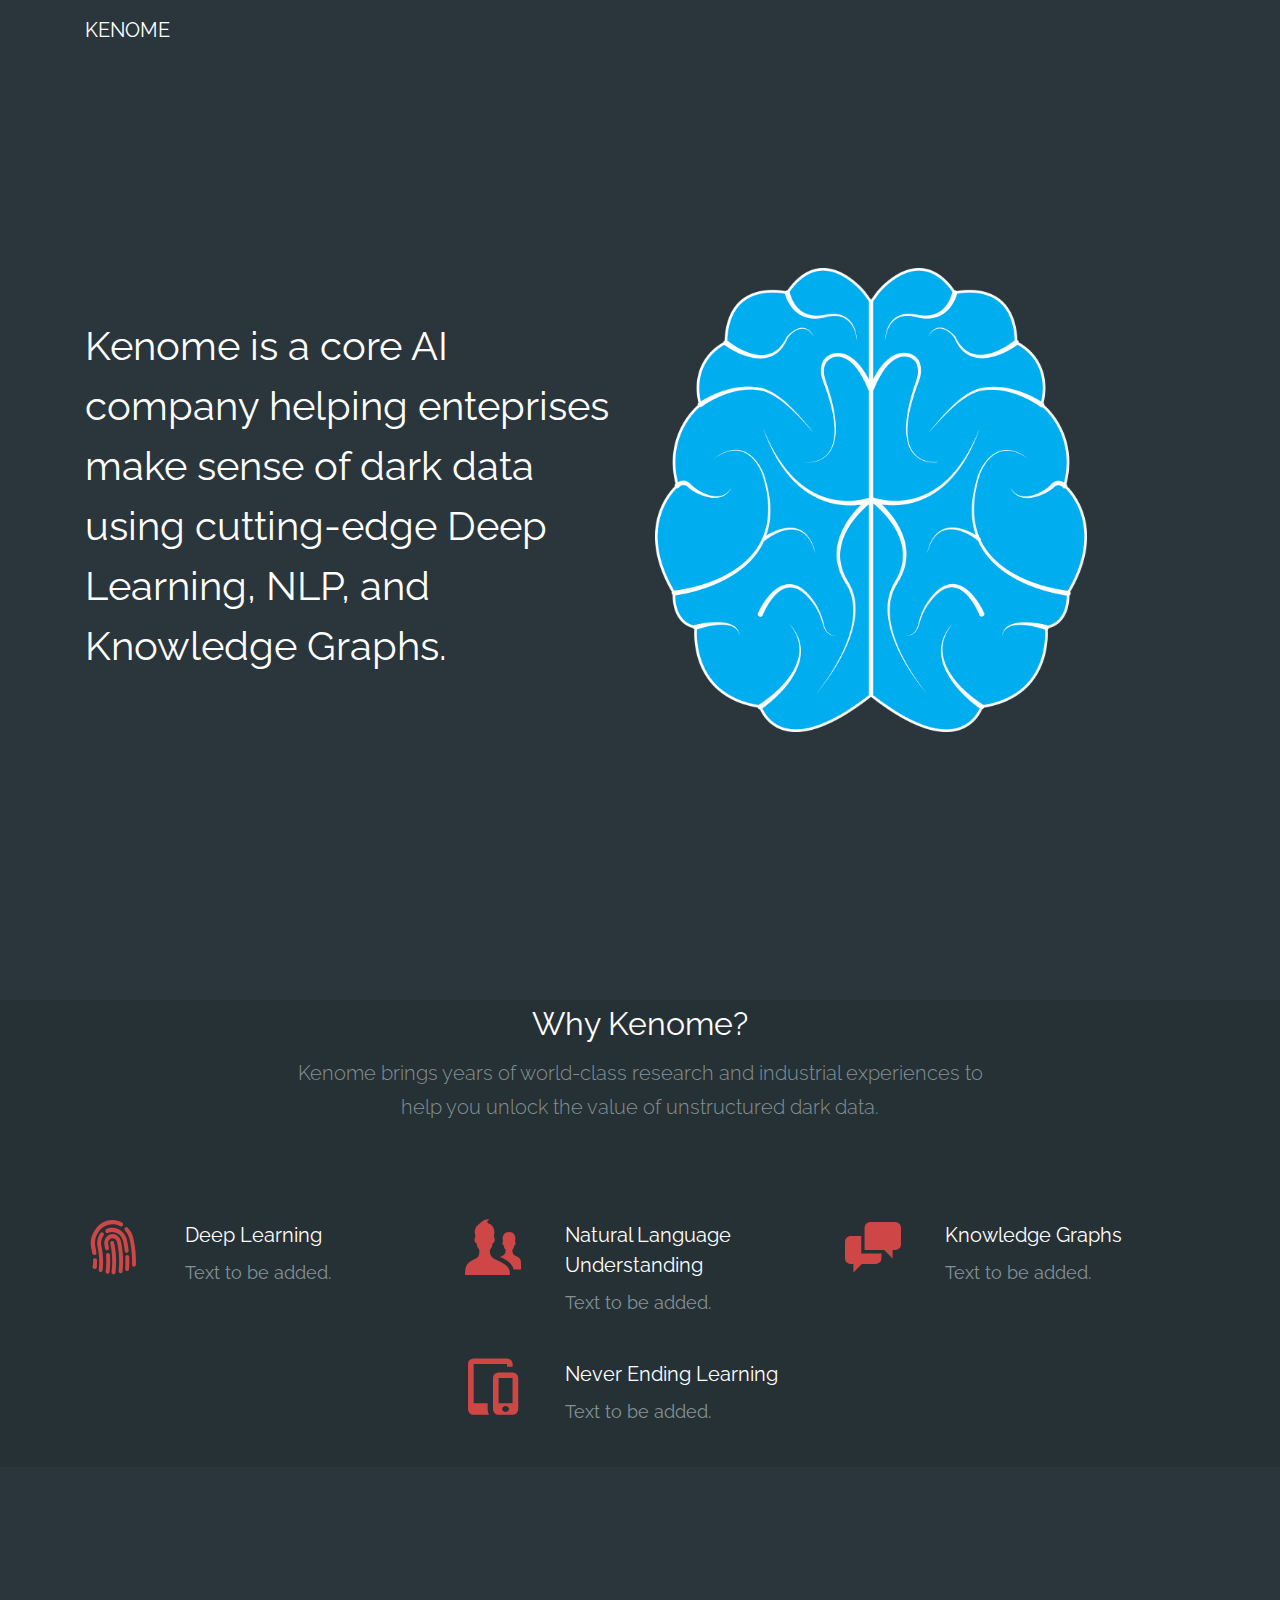
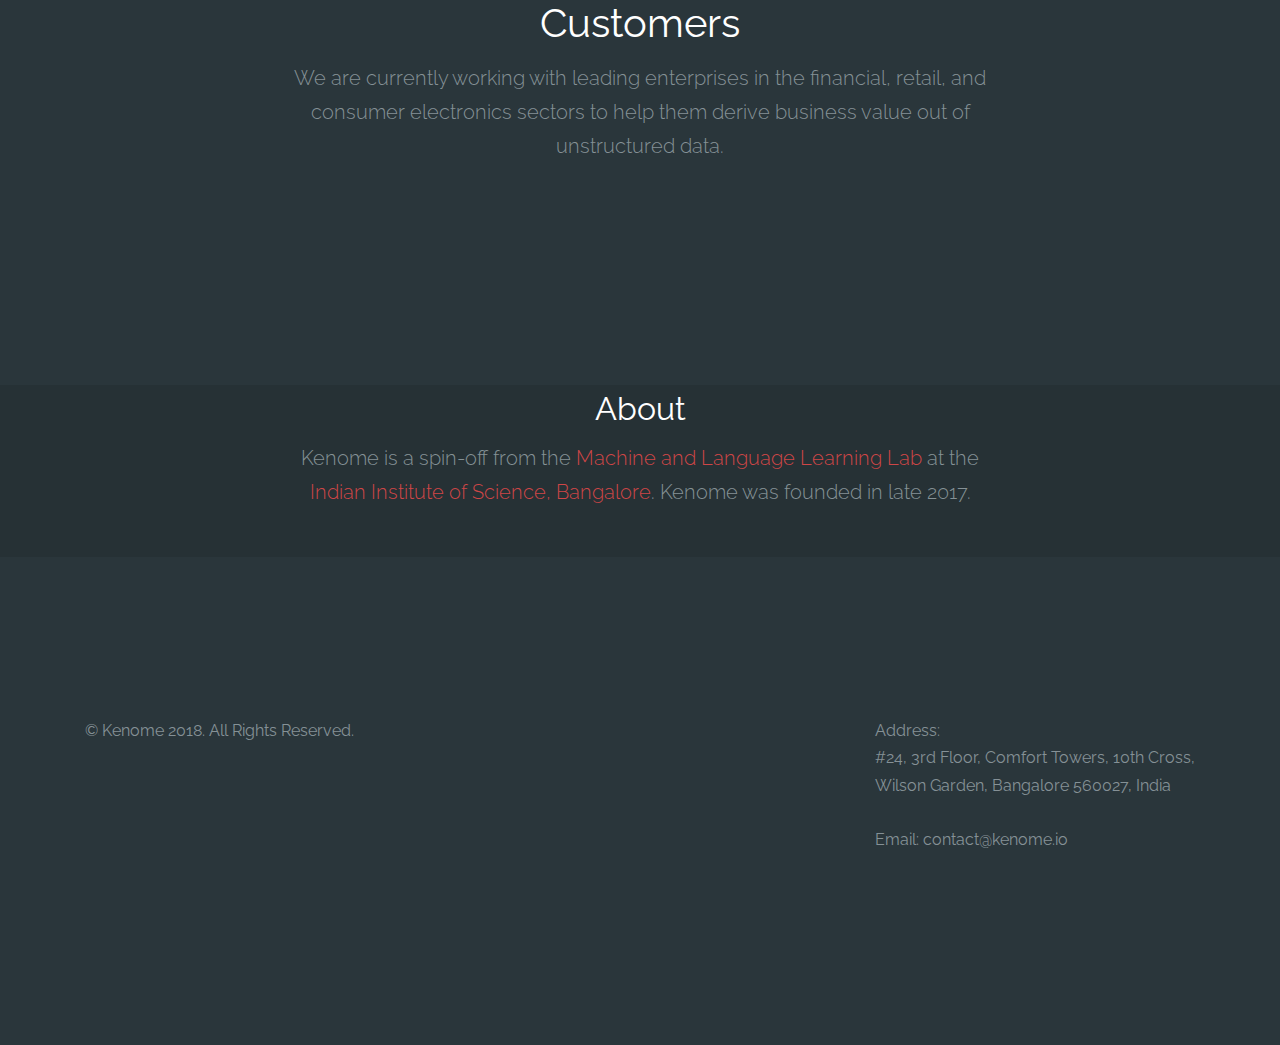
==== commit 780b465a: "Update index.html" ====
--- a/v1/index.html
+++ b/v1/index.html
@@ -105,7 +105,7 @@
         <div class="row mb-5 justify-content-center text-center">
           <div class="col-lg-8">
             <h2 class="probootstrap-heading">Why Kenome?</h2>
-            <p class="mb-5 lead">Kenome brings years of world-class research and industrial experiences to help you unlock the value of unstructiured dark data.</p>
+            <p class="mb-5 lead">Kenome brings years of world-class research and industrial experiences to help you unlock the value of unstructured dark data.</p>
           </div>  
         </div>
         <div class="row">
@@ -266,4 +266,4 @@
 
     <script src="js/main.js"></script>
   </body>
-</html>+</html>
